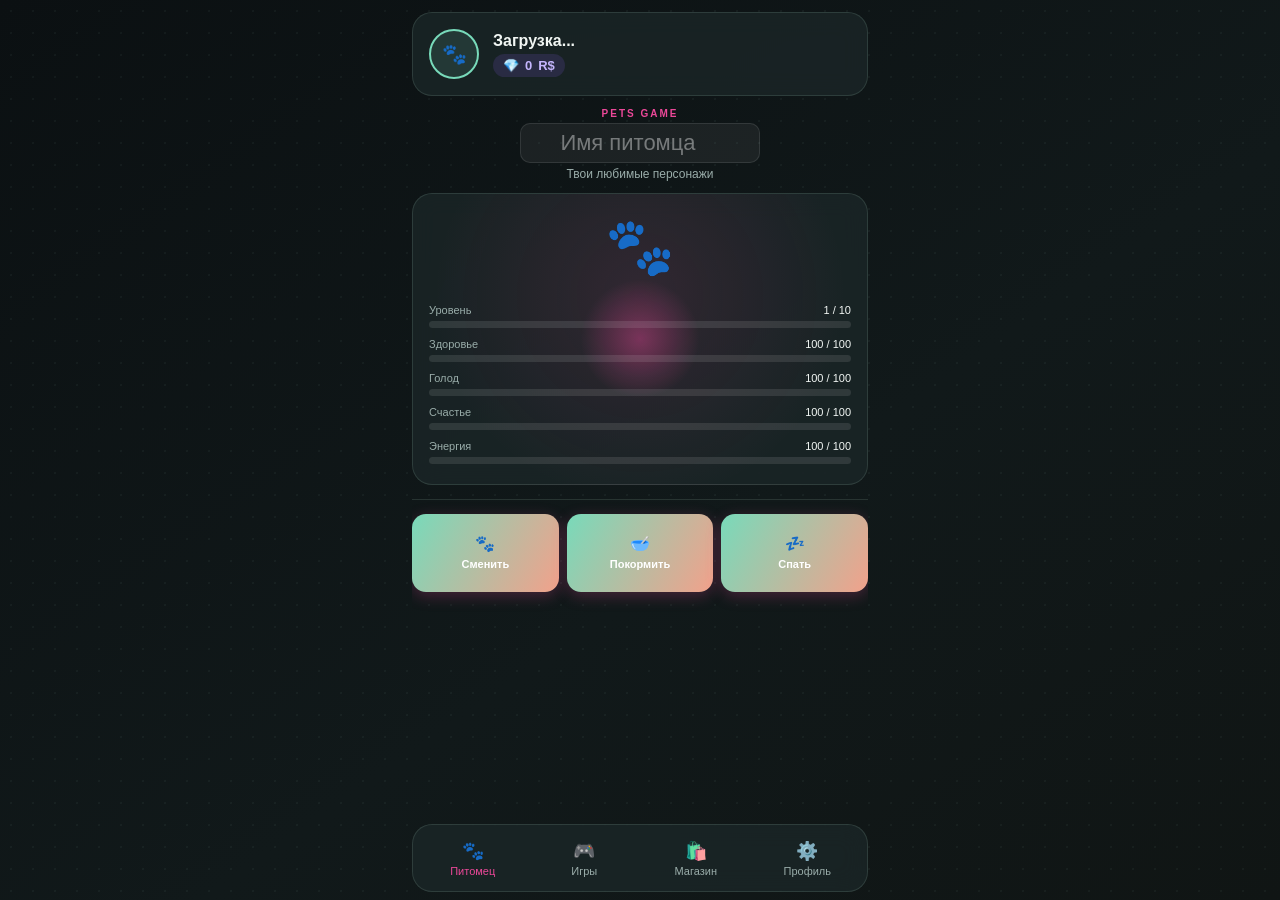
==== index.html @ 09e630b2 "f" ====
<!DOCTYPE html>
<html lang="ru">
<head>
    <meta charset="UTF-8">
    <meta name="viewport" content="width=device-width, initial-scale=1.0, maximum-scale=1.0, user-scalable=no">
    <title>Pawk1ns Game</title>

    <script src="https://telegram.org/js/telegram-web-app.js"></script>
    <link rel="stylesheet" href="/style.css">
</head>

<body>
    <div class="app-container">

        <!-- Шапка профиля -->
        <div class="glass-card profile-header">
            <div class="profile-info">
                <div class="avatar-wrapper">
                    <img
                        id="user-avatar"
                        alt="Avatar"
                    >
                    <span id="avatar-fallback" class="avatar-fallback" aria-hidden="true">🐾</span>
                </div>

                <div>
                    <h2 id="username">Загрузка...</h2>

                    <div class="balance-badge">
                        <span>💎</span>
                        <span id="user-balance">0</span> R$
                    </div>
                </div>
            </div>
        </div>

        <!-- Основной контент -->
        <div class="content-area">

            <!-- Питомец -->
            <div id="tab-home" class="tab-content active">

                <div class="pet-section-header">
                                                                                <div class="vip-tag">PETS GAME</div>

                    <div class="pet-name-heading">
                        <div class="pet-name-wrapper">
                            <input type="text" id="pet-name" name="pet_name" class="pet-name-input" placeholder="Имя питомца" maxlength="20" aria-label="Имя питомца">
                            <button type="button" id="save-pet-name-btn" class="save-name-inline-btn" title="Сохранить">✓</button>
                        </div>
                    </div>
                    <div class="subtitle">
                        Твои любимые персонажи
                    </div>
                </div>

                                <div class="glass-card pet-card">

                    <div
                        class="pet-display"
                        id="petDisplay"
                        onclick="openPetSelector()"
                    >
                        🐾
                    </div>

                    <div class="pet-stats" aria-label="Характеристики питомца">
    <div class="pet-stat">
        <div class="pet-stat-heading">
            <span>Уровень</span>
            <span id="pet-level-value">1 / 10</span>
        </div>
        <div class="pet-stat-track" role="progressbar" aria-label="Уровень питомца">
            <div id="pet-level-bar" class="pet-stat-fill level-fill"></div>
        </div>
    </div>
    <div class="pet-stat">
        <div class="pet-stat-heading">
            <span>Здоровье</span>
            <span id="pet-health-value">100 / 100</span>
        </div>
        <div class="pet-stat-track" role="progressbar" aria-label="Здоровье питомца">
            <div id="pet-health-bar" class="pet-stat-fill health-fill"></div>
        </div>
    </div>
    <div class="pet-stat">
        <div class="pet-stat-heading">
            <span>Голод</span>
            <span id="pet-hunger-value">100 / 100</span>
        </div>
        <div class="pet-stat-track" role="progressbar" aria-label="Сытость питомца">
            <div id="pet-hunger-bar" class="pet-stat-fill hunger-fill"></div>
        </div>
    </div>
    <div class="pet-stat">
        <div class="pet-stat-heading">
            <span>Счастье</span>
            <span id="pet-happiness-value">100 / 100</span>
        </div>
        <div class="pet-stat-track" role="progressbar" aria-label="Счастье питомца">
            <div id="pet-happiness-bar" class="pet-stat-fill happiness-fill"></div>
        </div>
    </div>
    <div class="pet-stat">
        <div class="pet-stat-heading">
            <span>Энергия</span>
            <span id="pet-energy-value">100 / 100</span>
        </div>
        <div class="pet-stat-track" role="progressbar" aria-label="Энергия питомца">
            <div id="pet-energy-bar" class="pet-stat-fill energy-fill"></div>
        </div>
    </div>
</div>

                </div>

                <div class="pet-actions">
    <button
        class="wardrobe-shortcut-btn pet-action-btn"
        onclick="openPetSelector()"
    >
        <span>🐾</span>
        <span>Сменить</span>
    </button>

    <button
        class="wardrobe-shortcut-btn pet-action-btn"
        onclick="openFeedMenuModal()"
    >
        <span>🥣</span>
        <span>Покормить</span>
    </button>

    <button
        class="wardrobe-shortcut-btn pet-action-btn"
        onclick="putPetToSleep()"
    >
        <span>💤</span>
        <span>Спать</span>
    </button>
</div>

            </div>

            <!-- Игры и Лидеры -->
            <div id="tab-play" class="tab-content">

                <!-- Переключатель внутри вкладки Игры -->
                <div class="category-tabs" id="playSubTabs" style="margin-bottom: 14px;">
                    <button class="category-tab active" type="button" onclick="switchPlaySubTab('games')">🎮 Мини-игры</button>
                    <button class="category-tab" type="button" onclick="switchPlaySubTab('leaderboard')">👑 Лидеры</button>
                </div>

                <!-- Раздел МИНИ-ИГРЫ -->
                <div id="gamesSection">
                    <div id="games-menu" style="display: flex; flex-direction: column; gap: 10px;">
                        <div class="glass-card" style="padding: 16px; display: flex; align-items: center; justify-content: space-between; cursor: pointer;" onclick="openGameMenu('tictactoe')">
                            <div>
                                <h4 style="font-size: 15px; margin-bottom: 4px;">❌ Крестики-нолики ⭕️</h4>
                                <p style="font-size: 12px; color: var(--text-secondary);">Играй с ботом или устрой дуэль с другом</p>
                            </div>
                            <span style="font-size: 18px; color: #ec4899;">→</span>
                        </div>
                    </div>

                    <!-- Режимы -->
                    <div id="tictactoe-modes" style="display: none; flex-direction: column; gap: 10px;">
                        <button class="wardrobe-shortcut-btn" onclick="startTttGame('solo')">🤖 Играть с ботом</button>
                        <button class="wardrobe-shortcut-btn" onclick="startTttGame('local')" style="background: linear-gradient(135deg, #3b82f6 0%, #8b5cf6 100%);">👥 Играть с другом (на одном телефоне)</button>
                        <div class="info-card game-duel-note">
                            Чтобы вызвать друга на дуэль онлайн, отправь боту команду <strong>/duel</strong> в чате.
                        </div>
                        <button class="category-tab" style="padding: 12px; text-align: center; margin-top: 4px;" onclick="closeGame()">◀️ Назад к играм</button>
                    </div>

                    <!-- Поле игры -->
                    <div id="game-tictactoe" style="display: none; flex-direction: column; align-items: center; gap: 14px;">
                        <div id="ttt-status" style="font-weight: 600; font-size: 14px; color: #c4b5fd;">Ходит: X</div>
                        <div class="glass-card" style="padding: 12px; display: grid; grid-template-columns: repeat(3, 1fr); gap: 8px; width: 100%; max-width: 320px;">
                            <button class="glass-card ttt-cell" onclick="makeMove(0)"></button>
                            <button class="glass-card ttt-cell" onclick="makeMove(1)"></button>
                            <button class="glass-card ttt-cell" onclick="makeMove(2)"></button>
                            <button class="glass-card ttt-cell" onclick="makeMove(3)"></button>
                            <button class="glass-card ttt-cell" onclick="makeMove(4)"></button>
                            <button class="glass-card ttt-cell" onclick="makeMove(5)"></button>
                            <button class="glass-card ttt-cell" onclick="makeMove(6)"></button>
                            <button class="glass-card ttt-cell" onclick="makeMove(7)"></button>
                            <button class="glass-card ttt-cell" onclick="makeMove(8)"></button>
                        </div>
                        <button class="category-tab" style="padding: 10px 20px;" onclick="backTttModes()">Сдаться / Назад</button>
                    </div>
                </div>

                <!-- Раздел ЛИДЕРБОРДА -->
                <div id="playLeaderboardSection" style="display: none;">
                    <div class="section-heading leaderboard-heading">
                        <h3>👑 Таблица лидеров</h3>
                        <div class="subtitle">Общий рейтинг и очки по игровым режимам</div>
                    </div>

                    <section class="leaderboard-section" aria-labelledby="overall-leaderboard-title">
                        <h4 id="overall-leaderboard-title" class="leaderboard-section-title">Общий рейтинг · за всё время</h4>
                        <div id="overallLeaderboardList" class="leaderboard-list" aria-live="polite"></div>
                    </section>

                    <section class="leaderboard-section" aria-labelledby="mode-leaderboard-title">
                        <h4 id="mode-leaderboard-title" class="leaderboard-section-title">Очки по режимам</h4>
                        <button id="leaderboardGamePicker" class="category-tab leaderboard-game-picker" type="button" aria-haspopup="dialog" aria-controls="leaderboardGameModal">
                            <span id="leaderboardGameName">Крестики-нолики</span>
                            <span aria-hidden="true">⌄</span>
                        </button>
                        <div class="category-tabs leaderboard-tabs" id="leaderboardTypeTabs" role="tablist" aria-label="Тип игры"></div>
                        <div id="leaderboardList" class="leaderboard-list" aria-live="polite"></div>
                    </section>
                </div>

            </div>

            <!-- Вкладка Магазин -->
<div id="tab-shop" class="tab-content">
    <div class="section-heading">
        <h3>🛒 Магазин и Алхимия</h3>
        <div class="subtitle">Покупай еду, открывай паки и улучшай питомцев за R$</div>
    </div>

    <!-- Переключатель магазинов -->
    <div class="category-tabs" id="mainShopSubTabs">
        <button class="category-tab active" type="button" onclick="switchShopSubTab('food')">🥣 Магазин еды</button>
        <button class="category-tab" type="button" onclick="switchShopSubTab('pets')">📦 Бустер Паки</button>
        <button class="category-tab" type="button" onclick="switchShopSubTab('craft')">✨ Апгрейд</button>
    </div>

    <!-- Контейнер для еды -->
    <div id="foodShopSection">
        <div class="category-tabs" id="shopCategoryTabs"></div>
        <div class="items-grid" id="shopItemsGrid"></div>
    </div>

    <!-- Контейнер для паков питомцев -->
<div id="petsShopSection" style="display: none;">
    <!-- Панель выбора количества кейсов -->
    <div class="glass-card" style="padding: 12px; margin-bottom: 12px; text-align: center;">
        <div style="font-size: 12px; color: var(--text-secondary); margin-bottom: 8px;">Количество кейсов для открытия:</div>
        <div style="display: flex; justify-content: center; gap: 6px; margin-bottom: 10px;" id="packCountSelector">
            <button type="button" class="category-tab active" onclick="setPackCount(1)">1 шт.</button>
            <button type="button" class="category-tab" onclick="setPackCount(2)">2 шт.</button>
            <button type="button" class="category-tab" onclick="setPackCount(3)">3 шт.</button>
            <button type="button" class="category-tab" onclick="setPackCount(4)">4 шт.</button>
            <button type="button" class="category-tab" onclick="setPackCount(5)">5 шт.</button>
        </div>
        <div style="font-size: 12px; color: var(--text-secondary); margin-bottom: 6px;">Режим анимации:</div>
        <div style="display: flex; justify-content: center; gap: 10px;" id="packModeSelector">
            <button type="button" class="category-tab active" onclick="setPackMode('slow')">🎡 Медленно (рулетка)</button>
            <button type="button" class="category-tab" onclick="setPackMode('fast')">⚡ Быстро (мгновенно)</button>
        </div>
    </div>
    <div class="items-grid" id="petPacksGrid"></div>
</div>

    <!-- Контейнер для Апгрейда (Крафта) -->
    <div id="craftShopSection" style="display: none; text-align: center;">
        <div class="craft-center-wrapper" style="margin: 20px 0;">
            <button id="mainCraftButton" class="craft-circle-btn" type="button" onclick="executeCraft()" disabled>
                <span>✨</span>
                <span>Сделать апгрейд</span>
                <small id="craftProgressNote">Выбери 5 питомцев (0/5)</small>
            </button>
        </div>
        <p id="craftInstruction" style="font-size: 12px; color: var(--text-secondary); margin-bottom: 12px;">
            Выбери первого питомца для апгрейда (стартовые не участвуют):
        </p>
        <div class="pet-choices-grid" id="craftPetsGrid"></div>
    </div>
</div>

            <!-- Профиль -->
            <div id="tab-profile" class="tab-content">
    <div class="profile-page-header">
        <div class="profile-kicker">ПРОФИЛЬ ЧАТА</div>
        <div class="profile-title-row">
            <div>
                <h1 id="profile-username">Загрузка...</h1>
                <p id="profile-chat-title" class="subtitle">Telegram Mini App</p>
            </div>
            <span id="profile-status" class="profile-status">Загрузка</span>
        </div>
    </div>

    <!-- Оставляем только баланс R$ в шапке профиля или метриках -->
<section class="profile-metrics" aria-label="Баланс">
    <article class="metric-tile balance-tile" style="grid-column: span 2;">
        <span class="metric-label">Баланс</span>
        <strong><span id="profile-currency">0</span><small>R$</small></strong>
    </article>
</section>

    <button class="settings-open-button" type="button" onclick="openSettings()">⚙️ Настройки</button>

    <section class="members-section" aria-labelledby="members-title">
        <div class="members-heading">
            <div>
                <span class="panel-eyebrow">СООБЩЕСТВО</span>
                <h2 id="members-title">Участники чата</h2>
            </div>
            <span id="members-count" class="members-count">0</span>
        </div>
        <div id="profileUsersList" class="profile-users-list" aria-live="polite">
            <p class="list-state">Загрузка участников...</p>
        </div>
    </section>
    <p id="profile-feedback" class="profile-feedback" role="status" aria-live="polite"></p>
</div>

        </div>

        <!-- Нижняя навигация (4 кнопки вместо 5) -->
        <div class="glass-card bottom-nav">
            <button class="nav-item active" onclick="switchTab('home')">
                <span class="nav-icon">🐾</span>
                <span>Питомец</span>
            </button>

            <button class="nav-item" onclick="switchTab('play')">
                <span class="nav-icon">🎮</span>
                <span>Игры</span>
            </button>

            <button class="nav-item" onclick="switchTab('shop')">
                <span class="nav-icon">🛍️</span>
                <span>Магазин</span>
            </button>

            <button class="nav-item" onclick="switchTab('profile')">
                <span class="nav-icon">⚙️</span>
                <span>Профиль</span>
            </button>
        </div>

    </div>

        <div id="leaderboardGameModal" class="pet-modal-overlay" style="display: none;" role="dialog" aria-modal="true" aria-labelledby="leaderboard-game-title">
        <section class="pet-modal-content leaderboard-game-modal-content">
            <div class="pet-modal-header">
                <h3 id="leaderboard-game-title">Выбор игры</h3>
                <button id="leaderboardGameModalClose" class="close-modal-btn" type="button" aria-label="Закрыть">✕</button>
            </div>
            <div id="leaderboardGameOptions" class="leaderboard-game-options"></div>
        </section>
    </div>

    <!-- Настройки приложения -->
    <div id="settingsModal" class="pet-modal-overlay" style="display: none;" role="dialog" aria-modal="true" aria-labelledby="settings-title">
        <section class="pet-modal-content settings-modal-content">
            <div class="pet-modal-header">
                <h3 id="settings-title">Настройки</h3>
                <button class="close-modal-btn" type="button" aria-label="Закрыть" onclick="closeSettings()">✕</button>
            </div>
            <label class="settings-field" for="language-select">
                <span>Язык / Language</span>
                <select id="language-select" onchange="setAppLanguage(this.value)">
                    <option value="ru">Русский</option>
                    <option value="en">English</option>
                </select>
            </label>
            <label class="settings-field" for="theme-select">
                <span>Тема</span>
                <select id="theme-select" onchange="setAppTheme(this.value)">
                    <option value="current">Исходная</option>
                    <option value="light">Светлая</option>
                    <option value="dark">Тёмная</option>
                </select>
            </label>
            <button class="settings-rules-button" type="button" onclick="openRules()">📖 Правила</button>
        </section>
    </div>

    <div id="rulesModal" class="pet-modal-overlay" style="display: none;" role="dialog" aria-modal="true" aria-labelledby="rules-title">
        <section class="pet-modal-content rules-modal-content">
            <div class="pet-modal-header">
                <h3 id="rules-title">Правила</h3>
                <button class="close-modal-btn" type="button" aria-label="Закрыть" onclick="closeRules()">✕</button>
            </div>
            <div class="rules-copy">
                <p><strong>Основные команды бота</strong></p>
                <p><code>/start</code> — запустить бота и открыть приложение.</p>
                <p><code>/duel</code> — создать онлайн-дуэль в крестики-нолики и отправить вызов в чат (Запускайте дуэль по очереди).</p>
                <p><code>/menu</code> — открыть меню; <code>/balance</code> — проверить баланс; <code>/pet</code> — посмотреть питомца.</p>
                <p>Побеждайте в дуэлях и получайте 30–60 R$, ничья не награждается.</p>
                <p>Заботься о питомце, покупай еду за R$.</p>
                <p class="rules-note">Играйте честно и уважайте других участников чата.</p>
            </div>
            <button class="settings-rules-button" type="button" onclick="closeRules()">Готово</button>
        </section>
    </div>

    <!-- Выбор питомца -->
    <div
        id="petSelectorModal"
        class="pet-modal-overlay"
        style="display: none;"
    >
        <div class="pet-modal-content">

            <div class="pet-modal-header">
                <h3>Выбор питомца</h3>

                <button
                    class="close-modal-btn"
                    onclick="closePetSelector()"
                >
                    ✕
                </button>
            </div>

            <div
                class="pet-choices-grid"
                id="petChoicesGrid"
            ></div>

        </div>
    </div>

    <!-- Перевод валюты -->
    <div
        id="giftModal"
        class="pet-modal-overlay"
        style="display: none;"
    >
        <div class="pet-modal-content gift-modal-content">
            <div class="pet-modal-header">
                <div>
                    <span class="panel-eyebrow">ПОДАРОК</span>
                    <h3 id="gift-recipient-name">Перевод R$</h3>
                </div>
                <button
                    class="close-modal-btn"
                    type="button"
                    aria-label="Закрыть"
                    onclick="closeGiftModal()"
                >
                    ✕
                </button>
            </div>
            <p id="gift-balance-note" class="gift-balance-note">Доступно: 0 R$</p>
            <label class="amount-field gift-amount-field" for="gift-amount">
                <span>Сумма перевода</span>
                <input id="gift-amount" type="number" min="1" step="1" inputmode="numeric" placeholder="Например, 25">
            </label>
            <p id="gift-feedback" class="profile-feedback" role="status" aria-live="polite"></p>
            <button id="gift-submit" class="primary-action" type="button" onclick="sendGift()">Отправить подарок</button>
        </div>
    </div>

    <div
        id="memberPetModal"
        class="pet-modal-overlay"
        style="display: none;"
        role="dialog"
        aria-modal="true"
        aria-labelledby="member-pet-owner"
    >
        <section class="pet-modal-content member-pet-content">
            <div class="pet-modal-header">
                <div>
                    <span class="panel-eyebrow">ПИТОМЕЦ УЧАСТНИКА</span>
                    <h3 id="member-pet-owner">Участник</h3>
                </div>
                <button
                    class="close-modal-btn"
                    type="button"
                    aria-label="Закрыть"
                    onclick="closeMemberPetModal()"
                >
                    ✕
                </button>
            </div>
            <div class="member-pet-summary">
                <img id="member-pet-image" src="/Pets/Снежный барсик.png" alt="Питомец">
                <div>
                    <strong id="member-pet-name">Питомец</strong>
                    <span>Уровень <b id="member-pet-level">1</b></span>
                </div>
            </div>
            <div class="profile-pet-stats">
                <div class="profile-stat-row">
                    <div><span>Здоровье</span><strong id="member-pet-health-value">100 / 100</strong></div>
                    <div class="profile-stat-track" role="progressbar" aria-label="Здоровье питомца" aria-valuemin="0" aria-valuemax="100" aria-valuenow="100"><span id="member-pet-health-bar" class="profile-stat-fill health-fill"></span></div>
                </div>
                <div class="profile-stat-row">
                    <div><span>Сытость</span><strong id="member-pet-hunger-value">100 / 100</strong></div>
                    <div class="profile-stat-track" role="progressbar" aria-label="Сытость питомца" aria-valuemin="0" aria-valuemax="100" aria-valuenow="100"><span id="member-pet-hunger-bar" class="profile-stat-fill hunger-fill"></span></div>
                </div>
                <div class="profile-stat-row">
                                        <div><span>Счастье</span><strong id="member-pet-happiness-value">100 / 100</strong></div>
                    <div class="profile-stat-track" role="progressbar" aria-label="Счастье питомца" aria-valuemin="0" aria-valuemax="100" aria-valuenow="100"><span id="member-pet-happiness-bar" class="profile-stat-fill happiness-fill"></span></div>
                </div>
            </div>
        </section>
    </div>

    <!-- Кормление -->
    <div
        id="feedMenuModal"
        class="pet-modal-overlay"
        style="display: none;"
    >
        <div class="pet-modal-content">

            <div class="pet-modal-header">

                <h3>
                    🥣 Покормить Барсичелу
                </h3>

                <button
                    class="close-modal-btn"
                    onclick="closeFeedMenuModal()"
                >
                    ✕
                </button>

            </div>

            <div
                style="
                    font-size: 13px;
                    color: var(--text-secondary);
                    margin-bottom: 12px;
                "
            >
                Выбери лакомство из инвентаря:
            </div>

            <div
                id="feedItemsGrid"
                style="
                    display: flex;
                    flex-direction: column;
                    gap: 8px;
                    max-height: 250px;
                    overflow-y: auto;
                "
            >
                <p
                    style="
                        text-align: center;
                        color: var(--text-secondary);
                        padding: 15px;
                    "
                >
                    Холодильник пока пуст 🛍
                </p>
            </div>

        </div>
    </div>

    <script src="/script.js?v=chat-pet-rename-sync-1" defer></script>
    <script src="/leaderboard-ui.js" defer></script>

    <!-- Модальное окно с информацией о питомце -->
<div id="pet-info-modal" class="pet-modal-overlay" style="display: none;" onclick="closePetInfoModal(event)">
    <div class="pet-modal-card" onclick="event.stopPropagation()">
        <button class="modal-close-btn" onclick="closePetInfoModal()">&times;</button>
        <img id="modal-pet-img" src="" alt="Pet Image" class="modal-pet-image">
        <h2 id="modal-pet-name"></h2>
        <div class="modal-pet-badges">
            <span id="modal-pet-rarity" class="badge-rarity"></span>
            <span id="modal-pet-series" class="badge-series"></span>
            <span id="modal-pet-type" class="badge-type"></span>
        </div>
        <p id="modal-pet-desc" class="modal-pet-description"></p>
    </div>
</div>

<!-- Стартовое модальное окно выбора первого питомца -->
<div id="firstPetModal" class="pet-modal-overlay" style="display: none;" data-nosclose="true">
    <div class="pet-modal-content" style="text-align: center;">
        <div class="pet-modal-header" style="justify-content: center;">
            <h3 style="color: var(--accent-color);">Выберите своего первого друга</h3>
        </div>
        <p style="color: var(--text-secondary); font-size: 13px; margin-bottom: 16px;">
            Твой пушистый спутник уже ждет тебя! Выбери одного из четырех стартовых питомцев:
        </p>
        <div class="pet-choices-grid" id="firstPetChoicesGrid" style="grid-template-columns: repeat(2, 1fr); gap: 10px; margin-bottom: 16px;"></div>
    </div>
</div>

<!-- Модальное окно с анимацией рулетки и пачкой результатов -->
<div id="gachaRouletteModal" class="pet-modal-overlay" style="display: none;">
    <div class="roulette-container" style="max-width: 440px;">
        <div class="roulette-header">
            <h3 id="rouletteModalTitle">Открытие пака...</h3>
        </div>
        
        <!-- Одиночная рулетка (для 1 кейса) -->
        <div class="roulette-window" id="rouletteWindowContainer" style="display: none;">
            <div class="roulette-pointer">▼</div>
            <div class="roulette-track" id="rouletteTrack"></div>
        </div>

        <!-- Множественные рулетки (для 2-5 кейсов в медленном режиме) -->
        <div id="multiRouletteContainer" class="multi-roulette-wrapper" style="display: none;"></div>

        <!-- Сетка для быстрого открытия -->
        <div id="batchResultsContainer" style="display: none; max-height: 280px; overflow-y: auto; gap: 8px; margin-bottom: 12px; grid-template-columns: repeat(2, 1fr);"></div>

        <!-- Карточка выигранного персонажа (для одиночного режима) -->
        <div class="roulette-result" id="rouletteResult" style="display: none;">
            <div id="rouletteResultTitle" class="result-title">🎉 Новый персонаж!</div>
            <img id="rouletteResultImg" src="" alt="Pet" class="result-pet-img">
            <div id="rouletteResultName" class="result-pet-name"></div>
            <div id="rouletteResultRarity" class="result-pet-rarity"></div>
        </div>

        <!-- Кнопки управления модалкой -->
        <div id="rouletteActionButtons" style="display: flex; flex-direction: column; gap: 8px; width: 100%; margin-top: 10px;">
            <button type="button" id="nextRouletteItemBtn" class="primary-action" style="display: none;" onclick="showNextInBatch()">Далее ➔</button>
            <button type="button" id="closeRouletteFinalBtn" class="primary-action" onclick="closeRouletteModal()">Забрать в инвентарь</button>
        </div>
    </div>
</div>

<!-- Кастомное модальное окно уведомлений в стиле приложения -->
<div id="appAlertModal" class="pet-modal-overlay" style="display: none;" role="dialog" aria-modal="true">
    <div class="pet-modal-content" style="max-width: 320px; text-align: center;">
        <div class="pet-modal-header" style="justify-content: center; margin-bottom: 12px;">
            <h3 id="appAlertTitle" style="color: var(--accent-color); font-size: 16px;">Внимание</h3>
        </div>
        <p id="appAlertMessage" style="color: var(--text-secondary); font-size: 13px; line-height: 1.5; margin-bottom: 20px;"></p>
        <button type="button" class="primary-action" onclick="closeAppAlert()" style="width: 100%;">Понятно</button>
    </div>
</div>

</body>
</html>
---- style.css ----
:root {
    --bg-color: #0c1113;
    --card-bg: rgba(28, 39, 40, 0.78);
    --card-border: rgba(177, 215, 198, 0.14);
    --text-primary: #f2f7f4;
    --text-secondary: #9aadaa;
    --accent-color: #78daba;
    --accent-gradient: linear-gradient(120deg, #78daba 0%, #f2a18b 100%);
    --nav-height: 68px;
    --safe-top: max(env(safe-area-inset-top, 0px), var(--tg-content-safe-area-inset-top, 0px));
    --safe-bottom: max(env(safe-area-inset-bottom, 0px), var(--tg-content-safe-area-inset-bottom, 0px));
}

* {
    box-sizing: border-box;
    margin: 0;
    padding: 0;
    font-family: 'Manrope', 'Trebuchet MS', sans-serif;
}

body {
    background-color: var(--bg-color);
    background-image:
        radial-gradient(rgba(163, 204, 187, 0.12) 0.65px, transparent 0.75px),
        linear-gradient(145deg, #0b1012, #11191a 58%, #101514);
    background-size: 22px 22px, auto;
    color: var(--text-primary);
    width: 100%;
    height: 100vh;
    height: 100dvh;
    height: var(--tg-viewport-height, 100dvh);
    display: flex;
    justify-content: center;
    align-items: stretch;
    overflow: hidden;
}

.app-container {
    width: 100%;
    max-width: 480px;
    height: 100%;
    min-height: 0;
    display: flex;
    flex-direction: column;
    position: relative;
    margin-inline: auto;
    padding: calc(12px + var(--safe-top)) 12px calc(var(--nav-height) + 24px + var(--safe-bottom));
}

.glass-card {
    background: var(--card-bg);
    backdrop-filter: blur(12px);
    -webkit-backdrop-filter: blur(12px);
    border: 1px solid var(--card-border);
    border-radius: 20px;
}

.profile-header {
    padding: 16px;
    margin-bottom: 12px;
    flex: 0 0 auto;
}

.profile-info {
    display: flex;
    align-items: center;
    gap: 14px;
}

.avatar-wrapper img {
    display: none;
    width: 50px;
    height: 50px;
    border-radius: 50%;
    object-fit: cover;
    border: 2px solid var(--accent-color);
}

.avatar-wrapper img.is-visible {
    display: block;
}

.avatar-wrapper {
    position: relative;
    display: grid;
    width: 50px;
    height: 50px;
    flex: 0 0 auto;
    place-items: center;
    overflow: hidden;
    border: 2px solid var(--accent-color);
    border-radius: 50%;
    background: rgba(120, 218, 186, 0.12);
    color: #9ae7c9;
    font-size: 20px;
    font-weight: 800;
}

.avatar-wrapper img {
    position: absolute;
    inset: 0;
    z-index: 1;
}

.avatar-fallback[hidden] {
    display: none;
}

.profile-info h2 {
    font-size: 16px;
    margin-bottom: 4px;
}

.balance-badge {
    display: inline-flex;
    align-items: center;
    gap: 6px;
    background: rgba(139, 92, 246, 0.15);
    padding: 4px 10px;
    border-radius: 12px;
    font-weight: 600;
    font-size: 13px;
    color: #c4b5fd;
}

.content-area {
    flex: 1;
    min-height: 0;
    overflow-y: auto;
    position: relative;
    padding-bottom: 16px;
    overscroll-behavior-y: contain;
    -webkit-overflow-scrolling: touch;
    scrollbar-width: none;
}

.content-area::-webkit-scrollbar {
    display: none;
}

.tab-content {
    display: none;
    animation: fadeIn 0.2s ease-in-out;
}

.tab-content.active {
    display: block;
}

@keyframes fadeIn {
    from {
        opacity: 0;
        transform: translateY(4px);
    }

    to {
        opacity: 1;
        transform: translateY(0);
    }
}

.pet-section-header {
    text-align: center;
    margin-bottom: 12px;
}

.vip-tag {
    font-size: 10px;
    letter-spacing: 2px;
    color: #ec4899;
    font-weight: 700;
}

.pet-section-header h3 {
    font-size: 20px;
    margin: 4px 0;
}

.pet-name-heading {
    display: flex;
    align-items: center;
    justify-content: center;
    gap: 8px;
}

.pet-name-heading h3 {
    min-width: 0;
    overflow-wrap: anywhere;
}

.pet-name-edit-button {
    display: inline-grid;
    width: 30px;
    height: 30px;
    flex: 0 0 auto;
    place-items: center;
    border: 1px solid var(--card-border);
    border-radius: 8px;
    background: rgba(120, 218, 186, 0.1);
    color: var(--accent-color);
    cursor: pointer;
    font-size: 17px;
}

.pet-name-edit-button:hover {
    background: rgba(120, 218, 186, 0.2);
}

.subtitle {
    font-size: 12px;
    color: var(--text-secondary);
}

.pet-card {
    padding: 20px 16px;
    display: flex;
    flex-direction: column;
    align-items: center;
    justify-content: center;
    text-align: center;
    min-height: 200px;
    margin-bottom: 14px;
    background:
        radial-gradient(
            circle at 50% 35%,
            rgba(236, 72, 153, 0.12),
            transparent 70%
        ),
        var(--card-bg);
    position: relative;
    overflow: hidden;
}

.pet-card::before {
    content: '';
    position: absolute;
    width: 120px;
    height: 120px;
    background:
        radial-gradient(
            circle,
            rgba(236, 72, 153, 0.4) 0%,
            transparent 70%
        );
    border-radius: 50%;
    z-index: 1;
    animation: petGlow 3s ease-in-out infinite;
}

@keyframes petGlow {
    0%, 100% {
        opacity: 0.4;
    }

    50% {
        opacity: 0.8;
    }
}

.pet-display {
    position: relative;
    z-index: 2;
    animation: petIdle 2.5s ease-in-out infinite;
    display: flex;
    align-items: center;
    justify-content: center;
    gap: 6px;
    font-size: 56px;
    margin-bottom: 10px;
    cursor: pointer;
    transition: transform 0.2s ease;
}

.pet-display:active {
    transform: scale(0.9) rotate(-5deg);
}

.active-pet-image {
    display: block;
    width: 116px;
    height: 116px;
    object-fit: contain;
}

@keyframes petIdle {
    0%, 100% {
        transform: translateY(0) scale(1);
    }

    50% {
        transform: translateY(-6px) scale(1.03);
    }
}

.equipped-list-preview {
    font-size: 12px;
    color: #c4b5fd;
    font-weight: 600;
    background: rgba(139, 92, 246, 0.1);
    padding: 6px 12px;
    border-radius: 10px;
    position: relative;
    z-index: 2;
}

.pet-stats {
    width: 100%;
    display: grid;
    gap: 10px;
    margin-top: 14px;
    position: relative;
    z-index: 2;
    text-align: left;
}

.pet-stat-heading {
    display: flex;
    justify-content: space-between;
    gap: 8px;
    margin-bottom: 5px;
    color: var(--text-secondary);
    font-size: 11px;
}

.pet-stat-heading span:last-child {
    color: var(--text-primary);
    font-variant-numeric: tabular-nums;
}

.pet-stat-track {
    height: 7px;
    overflow: hidden;
    border-radius: 6px;
    background: rgba(255, 255, 255, 0.1);
}

.pet-stat-fill {
    width: 0;
    height: 100%;
    border-radius: inherit;
    transition: width 0.35s ease;
}

.level-fill {
    background: #f2c14e;
}

.health-fill {
    background: #53c98b;
}

.hunger-fill {
    background: #ef8c62;
}

.happiness-fill {
    background: #ec6b91;
}

.energy-fill {
    background: #55b9c8;
}

.pet-actions {
    display: grid;
    grid-template-columns: repeat(2, minmax(0, 1fr));
    gap: 10px;
    margin-top: 14px;
    padding-top: 14px;
    border-top: 1px solid var(--card-border);
}

.pet-action-btn {
    min-width: 0;
    min-height: 78px;
    padding: 10px 8px;
    flex-direction: column;
    justify-content: center;
    gap: 5px;
    border: 1px solid var(--card-border);
    border-radius: 12px;
    background: var(--card-bg);
    box-shadow: none;
    text-align: center;
    line-height: 1.25;
}

.pet-action-btn span:first-child {
    font-size: 20px;
}

.pet-action-btn span:last-child {
    font-size: 11px;
}

.wardrobe-shortcut-btn {
    width: 100%;
    padding: 12px 16px;
    background: var(--accent-gradient);
    border: none;
    border-radius: 14px;
    color: white;
    font-weight: 600;
    font-size: 14px;
    display: flex;
    align-items: center;
    justify-content: space-between;
    cursor: pointer;
    box-shadow: 0 4px 15px rgba(236, 72, 153, 0.25);
}

.section-heading {
    margin-bottom: 12px;
}

.leaderboard-heading {
    text-align: center;
}

.leaderboard-heading h3 {
    margin-bottom: 5px;
}

.leaderboard-section {
    margin-top: 16px;
}

.leaderboard-section-title {
    margin-bottom: 8px;
    color: var(--text-primary);
    font-size: 13px;
    font-weight: 700;
}

.leaderboard-tabs {
    margin-top: 8px;
    margin-bottom: 10px;
}

.leaderboard-game-picker {
    display: flex;
    width: 100%;
    align-items: center;
    justify-content: space-between;
    padding: 10px 12px;
    color: var(--text-primary);
    text-align: left;
}

.leaderboard-game-modal-content {
    display: grid;
    gap: 12px;
}

.leaderboard-game-modal-content .pet-modal-header {
    margin-bottom: 0;
}

.leaderboard-game-options {
    display: grid;
    gap: 8px;
}

.leaderboard-game-option {
    width: 100%;
    padding: 10px 12px;
    text-align: left;
}

.leaderboard-game-option[aria-current="true"] {
    border-color: var(--accent-color);
    color: var(--text-primary);
}

.category-tabs {
    display: flex;
    gap: 6px;
    overflow-x: auto;
    margin-bottom: 12px;
    padding-bottom: 4px;
    scrollbar-width: none;
}

.category-tabs::-webkit-scrollbar {
    display: none;
}

.category-tab {
    background: var(--card-bg);
    border: 1px solid var(--card-border);
    color: var(--text-secondary);
    padding: 6px 12px;
    border-radius: 10px;
    font-size: 12px;
    cursor: pointer;
    white-space: nowrap;
    transition: all 0.2s;
}

.category-tab.active {
    background: var(--accent-color);
    color: white;
    border-color: transparent;
}

#shopCategoryTabs,
.shop-category-tabs {
    gap: 5px;
    padding: 4px;
    border: 1px solid var(--card-border);
    border-radius: 13px;
    background: rgba(255, 255, 255, 0.035);
}

.shop-category-tab {
    flex: 1 1 0;
    min-width: 0;
    min-height: 40px;
    padding: 8px 10px;
    border: 1px solid transparent;
    border-radius: 9px;
    background: transparent;
    color: var(--text-secondary);
    font: inherit;
    font-size: 12px;
    font-weight: 700;
    cursor: pointer;
    transition: background-color 0.2s ease, border-color 0.2s ease, color 0.2s ease, transform 0.1s ease;
}

.shop-category-tab:hover {
    border-color: var(--card-border);
    color: var(--text-primary);
}

.shop-category-tab[aria-pressed="true"] {
    border-color: transparent;
    background: var(--accent-color);
    color: white;
    box-shadow: 0 3px 10px rgba(120, 218, 186, 0.18);
}

.shop-category-tab:active {
    transform: scale(0.97);
}

.shop-category-tab:focus-visible {
    outline: 2px solid var(--accent-color);
    outline-offset: 2px;
}

.items-grid {
    display: grid;
    grid-template-columns: repeat(2, 1fr);
    gap: 10px;
}

.item-card {
    background: var(--card-bg);
    border: 1px solid var(--card-border);
    border-radius: 14px;
    padding: 10px;
    display: flex;
    flex-direction: column;
    align-items: center;
    text-align: center;
    cursor: pointer;
    transition: transform 0.1s;
}

.item-card:active {
    transform: scale(0.97);
}

.item-card.equipped {
    border-color: #ec4899;
    background: rgba(236, 72, 153, 0.08);
}

.item-art {
    font-size: 36px;
    margin-bottom: 6px;
}

.item-name {
    font-size: 12px;
    font-weight: 600;
    margin-bottom: 6px;
}

.item-status-badge {
    font-size: 10px;
    padding: 3px 8px;
    border-radius: 8px;
    background: rgba(255, 255, 255, 0.1);
    color: var(--text-secondary);
    width: 100%;
}

.item-card.equipped .item-status-badge {
    background: #ec4899;
    color: white;
}

.info-card {
    padding: 14px;
    line-height: 1.5;
    font-size: 13px;
}

.profile-users-list {
    display: flex;
    flex-direction: column;
    gap: 8px;
    padding-bottom: 12px;
}

.registry-user-card {
    padding: 12px;
    display: flex;
    align-items: center;
    justify-content: space-between;
    gap: 10px;
    cursor: pointer;
}

.registry-user-card h4 {
    margin-bottom: 3px;
    font-size: 14px;
    overflow-wrap: anywhere;
}

.registry-user-card p {
    color: var(--text-secondary);
    font-size: 11px;
    line-height: 1.5;
}

.registry-user-arrow {
    color: #ec4899;
    flex: 0 0 auto;
}

.leaderboard-list {
    display: flex;
    flex-direction: column;
    gap: 8px;
}

.leaderboard-row {
    display: grid;
    grid-template-columns: 30px minmax(0, 1fr) auto;
    align-items: center;
    gap: 10px;
    padding: 12px;
    border: 1px solid var(--card-border);
    border-radius: 12px;
    background: var(--card-bg);
}

.leaderboard-rank {
    color: #f2c14e;
    font-size: 14px;
    font-weight: 700;
    text-align: center;
}

.leaderboard-user {
    min-width: 0;
}

.leaderboard-user h4 {
    margin-bottom: 3px;
    overflow-wrap: anywhere;
    font-size: 13px;
}

.leaderboard-user p,
.leaderboard-empty {
    color: var(--text-secondary);
    font-size: 11px;
    line-height: 1.5;
}

.leaderboard-empty {
    padding: 20px;
    text-align: center;
}

.leaderboard-total {
    color: #f2c14e;
    font-size: 12px;
    text-align: right;
    white-space: nowrap;
}

.food-item-card {
    cursor: default;
    gap: 4px;
}

.food-item-effect {
    color: var(--text-secondary);
    font-size: 11px;
    margin-bottom: 4px;
}

.inventory-section {
    margin-top: 20px;
    padding-top: 16px;
    border-top: 1px solid var(--card-border);
}

.inventory-heading {
    display: flex;
    align-items: baseline;
    justify-content: space-between;
    gap: 8px;
    margin-bottom: 10px;
}

.inventory-heading h4 {
    font-size: 14px;
}

.inventory-heading span,
.inventory-empty {
    color: var(--text-secondary);
    font-size: 11px;
}

.inventory-grid {
    display: grid;
    grid-template-columns: repeat(2, minmax(0, 1fr));
    gap: 8px;
}

.inventory-item {
    min-width: 0;
    min-height: 58px;
    display: grid;
    grid-template-columns: 30px minmax(0, 1fr) auto;
    align-items: center;
    gap: 7px;
    padding: 8px;
    border: 1px solid var(--card-border);
    border-radius: 8px;
    background: var(--card-bg);
}

.inventory-item-icon {
    font-size: 20px;
    text-align: center;
}

.inventory-item-name {
    min-width: 0;
    font-size: 11px;
    line-height: 1.3;
    overflow-wrap: anywhere;
}

.inventory-item-count {
    color: #f2c14e;
    font-size: 12px;
    font-variant-numeric: tabular-nums;
}

.inventory-item-count.is-equipped {
    color: #55b98b;
    font-size: 9px;
    text-align: right;
}

.inventory-empty {
    grid-column: 1 / -1;
    padding: 12px 0;
    text-align: center;
}

.food-buy-button,
.feed-food-button {
    width: 100%;
    min-height: 40px;
    border: 0;
    border-radius: 10px;
    background: var(--accent-gradient);
    color: white;
    font: inherit;
    font-size: 12px;
    font-weight: 700;
    cursor: pointer;
}

.food-buy-button:disabled {
    background: rgba(255, 255, 255, 0.12);
    color: var(--text-secondary);
    cursor: not-allowed;
}

.feed-food-button {
    display: flex;
    align-items: center;
    justify-content: space-between;
    gap: 10px;
    padding: 10px 12px;
    background: var(--card-bg);
    border: 1px solid var(--card-border);
    text-align: left;
}

.feed-food-button small,
.feed-food-effect {
    color: #f9a8d4;
}

.feed-food-effect {
    flex: 0 0 auto;
    font-size: 11px;
}

.game-duel-note {
    border-left: 3px solid #ec4899;
    color: var(--text-secondary);
}

.game-duel-note strong {
    color: var(--text-primary);
    white-space: nowrap;
}

.status-active {
    color: #4ade80;
    font-weight: 600;
}

.bottom-nav {
    position: absolute;
    bottom: calc(8px + var(--safe-bottom));
    left: 12px;
    right: 12px;
    height: var(--nav-height);
    display: flex;
    justify-content: space-around;
    align-items: center;
    padding: 0 4px;
    z-index: 50;
    flex: 0 0 auto;
}

.nav-item {
    min-width: 0;
    background: none;
    border: none;
    color: var(--text-secondary);
    display: flex;
    flex-direction: column;
    align-items: center;
    gap: 3px;
    cursor: pointer;
    font-size: 11px;
    flex: 1;
}

.nav-icon {
    font-size: 18px;
}

.nav-item.active {
    color: #ec4899;
}

.pet-modal-overlay {
    position: fixed;
    inset: 0;
    height: 100vh;
    height: 100dvh;
    height: var(--tg-viewport-height, 100dvh);
    background: rgba(15, 16, 22, 0.8);
    backdrop-filter: blur(8px);
    -webkit-backdrop-filter: blur(8px);
    z-index: 1000;
    display: flex;
    align-items: center;
    justify-content: center;
    padding: max(12px, var(--safe-top)) 12px max(12px, var(--safe-bottom));
    overflow-y: auto;
    overscroll-behavior: contain;
    animation: fadeIn 0.2s ease-in-out;
}

.pet-modal-content {
    width: 100%;
    max-width: 380px;
    max-height: 100%;
    overflow-y: auto;
    overscroll-behavior: contain;
    margin: auto;
    padding: 20px;
    background: #181925;
    border: 1px solid var(--card-border);
    border-radius: 24px;
    box-shadow: 0 10px 30px rgba(0, 0, 0, 0.5);
}

.pet-modal-header {
    display: flex;
    justify-content: space-between;
    align-items: center;
    margin-bottom: 16px;
}

.pet-modal-header h3 {
    font-size: 18px;
    color: var(--text-primary);
}

.rename-pet-modal-content form {
    display: grid;
    gap: 14px;
}

.rename-pet-actions {
    display: grid;
    grid-template-columns: 1fr 1fr;
    gap: 10px;
}

.rename-pet-actions .primary-action {
    margin: 0;
}

.close-modal-btn {
    background: rgba(255, 255, 255, 0.1);
    border: none;
    color: var(--text-secondary);
    width: 30px;
    height: 30px;
    border-radius: 50%;
    cursor: pointer;
    font-size: 14px;
    display: flex;
    align-items: center;
    justify-content: center;
    transition: background 0.2s;
}

.close-modal-btn:hover {
    background: rgba(236, 72, 153, 0.2);
    color: #ec4899;
}

.pet-choices-grid {
    display: grid;
    grid-template-columns: repeat(2, 1fr);
    gap: 12px;
    max-height: min(300px, 45dvh);
    overflow-y: auto;
    padding-right: 4px;
}

.pet-choice-card {
    position: relative;
    min-width: 0;
    min-height: 112px;
    background: var(--card-bg);
    border: 1px solid var(--card-border);
    border-radius: 16px;
    padding: 12px;
    display: flex;
    flex-direction: column;
    align-items: center;
    justify-content: center;
    color: var(--text-primary);
    font: inherit;
    text-align: center;
    cursor: pointer;
    transition: all 0.2s;
}

.pet-choice-card:hover {
    border-color: var(--accent-color);
    background: rgba(139, 92, 246, 0.1);
}

.pet-choice-card.active {
    border-color: #ec4899;
    background: rgba(236, 72, 153, 0.12);
}

.pet-info-btn {
    position: absolute;
    top: 8px;
    right: 8px;
    display: grid;
    width: 27px;
    height: 27px;
    place-items: center;
    border: 1px solid var(--card-border);
    border-radius: 50%;
    background: rgba(120, 218, 186, 0.12);
    color: var(--accent-color);
    font: inherit;
    font-size: 13px;
    font-weight: 800;
    line-height: 1;
    cursor: pointer;
    transition: background-color 0.2s ease, color 0.2s ease, transform 0.2s ease;
}

.pet-info-btn:hover {
    background: var(--accent-gradient);
    color: #10201b;
    transform: scale(1.06);
}

.pet-info-btn:focus-visible {
    outline: 2px solid var(--accent-color);
    outline-offset: 2px;
}

.pet-choice-img {
    display: block;
    width: 60px;
    height: 60px;
    object-fit: contain;
    margin-bottom: 8px;
}

.pet-choice-card > .pet-choice-name {
    display: block;
}

.pet-choice-card:focus-visible {
    outline: 2px solid var(--accent-color);
    outline-offset: 2px;
}

.pet-choice-name {
    font-size: 12px;
    font-weight: 600;
}

.ttt-cell {
    aspect-ratio: 1;
    font-size: 32px;
    font-weight: 700;
    cursor: pointer;
    border: 1px solid var(--card-border);
    color: white;
    min-width: 0;
}

.ttt-cell:disabled {
    cursor: default;
    opacity: 0.9;
}

@media (max-width: 360px) {
    .app-container {
        padding-right: 8px;
        padding-left: 8px;
    }

    .bottom-nav {
        left: 8px;
        right: 8px;
    }

    .nav-item {
        font-size: 10px;
    }

    .nav-icon {
        font-size: 17px;
    }
}

@media (max-height: 640px) {
    .app-container {
        padding-top: calc(8px + var(--safe-top));
    }

    .profile-header {
        padding: 10px 12px;
        margin-bottom: 8px;
    }

    .avatar-wrapper img {
        width: 42px;
        height: 42px;
    }

    .avatar-wrapper {
        width: 42px;
        height: 42px;
    }

    .pet-section-header {
        margin-bottom: 8px;
    }

    .pet-card {
        min-height: 150px;
        padding: 12px;
    }

        .pet-display {
        font-size: 44px;
    }

                .active-pet-image {
        width: 96px;
        height: 96px;
    }

    .pet-choices-grid {
        max-height: 35dvh;
    }
}

.profile-page-header {
    padding: 8px 2px 14px;
}

.profile-kicker,
.panel-eyebrow {
    display: block;
    color: #7bdabb;
    font-size: 9px;
    font-weight: 800;
    letter-spacing: 0;
}

.profile-title-row,
.panel-heading,
.members-heading {
    display: flex;
    align-items: center;
    justify-content: space-between;
    gap: 10px;
}

.profile-title-row {
    margin-top: 6px;
}

.profile-title-row h1 {
    max-width: 245px;
    overflow-wrap: anywhere;
    font-size: 22px;
    line-height: 1.15;
}

.profile-title-row .subtitle {
    margin-top: 4px;
}

.profile-status {
    flex: 0 0 auto;
    max-width: 108px;
    padding: 6px 9px;
    border: 1px solid rgba(120, 218, 186, 0.25);
    border-radius: 999px;
    background: rgba(120, 218, 186, 0.1);
    color: #9ae7c9;
    font-size: 10px;
    font-weight: 700;
    overflow-wrap: anywhere;
}

.profile-status.is-offended {
    border-color: rgba(242, 161, 139, 0.35);
    background: rgba(242, 161, 139, 0.12);
    color: #ffc0ab;
}

.profile-metrics {
    display: grid;
    grid-template-columns: repeat(2, minmax(0, 1fr));

    gap: 8px;
    margin-bottom: 12px;
}

.metric-tile {
    min-width: 0;
    min-height: 78px;
    padding: 10px 9px;
    border: 1px solid var(--card-border);
    border-radius: 12px;
    background: linear-gradient(145deg, rgba(34, 48, 47, 0.94), rgba(22, 31, 32, 0.9));
}

.metric-label {
    display: block;
    min-height: 25px;
    color: var(--text-secondary);
    font-size: 9px;
    line-height: 1.25;
}

.metric-tile strong {
    display: flex;
    align-items: baseline;
    gap: 4px;
    margin-top: 5px;
    font-size: 20px;
    font-variant-numeric: tabular-nums;
}

.metric-tile small {
    color: #a8c5b9;
    font-size: 10px;
}

.balance-tile strong {
    color: #ffd28a;
}

.relationship-tile strong {
    color: #86e0bd;
}



.conversion-panel,
.pet-profile-panel {
    padding: 14px;
    border: 1px solid var(--card-border);
    border-radius: 14px;
    background: linear-gradient(145deg, rgba(29, 41, 41, 0.94), rgba(20, 29, 30, 0.92));
}

.conversion-panel {
    margin-bottom: 12px;
}

.panel-heading h2,
.members-heading h2 {
    margin-top: 3px;
    font-size: 15px;
    line-height: 1.25;
}

.panel-heading p {
    margin-top: 4px;
    color: var(--text-secondary);
    font-size: 11px;
}

.conversion-mark {
    display: grid;
    width: 32px;
    height: 32px;
    flex: 0 0 auto;
    place-items: center;
    border-radius: 10px;
    background: rgba(120, 218, 186, 0.13);
    color: #8de2c1;
    font-size: 20px;
}

.conversion-controls {
    display: grid;
    grid-template-columns: minmax(92px, 0.65fr) minmax(0, 1.35fr);
    align-items: end;
    gap: 8px;
    margin-top: 12px;
}

.amount-field {
    display: flex;
    min-width: 0;
    flex-direction: column;
    gap: 6px;
    color: var(--text-secondary);
    font-size: 10px;
    font-weight: 700;
}

.amount-field input {
    width: 100%;
    min-width: 0;
    height: 42px;
    padding: 0 10px;
    border: 1px solid var(--card-border);
    border-radius: 9px;
    outline: none;
    background: rgba(9, 15, 16, 0.68);
    color: var(--text-primary);
    font: inherit;
    font-size: 14px;
    font-variant-numeric: tabular-nums;
}

.amount-field input:focus {
    border-color: #78daba;
    box-shadow: 0 0 0 2px rgba(120, 218, 186, 0.12);
}

.primary-action {
    width: 100%;
    min-width: 0;
    min-height: 42px;
    padding: 9px 11px;
    border: 0;
    border-radius: 9px;
    background: var(--accent-gradient);
    color: #10201b;
    font: inherit;
    font-size: 11px;
    font-weight: 800;
    line-height: 1.25;
    cursor: pointer;
    transition: filter 0.18s ease, transform 0.18s ease;
}

.primary-action:active:not(:disabled) {
    transform: translateY(1px);
}

.primary-action:disabled {
    background: rgba(255, 255, 255, 0.1);
    color: #82908c;
    cursor: not-allowed;
}

.conversion-preview {
    min-height: 14px;
    margin-top: 8px;
    color: #b4d6c7;
    font-size: 10px;
}

.pet-profile-panel {
    margin-bottom: 18px;
}

.pet-panel-heading {
    margin-bottom: 12px;
}

.profile-pet-level {
    flex: 0 0 auto;
    padding: 6px 9px;
    border-radius: 8px;
    background: rgba(244, 193, 78, 0.12);
    color: #e4c875;
    font-size: 10px;
}

.profile-pet-level strong {
    color: #ffe19a;
}

.profile-pet-content {
    display: grid;
    grid-template-columns: 74px minmax(0, 1fr);
    gap: 13px;
    align-items: center;
}

.profile-pet-image {
    display: grid;
    width: 74px;
    height: 74px;
    place-items: center;
    border: 1px solid rgba(120, 218, 186, 0.16);
    border-radius: 12px;
    background: rgba(120, 218, 186, 0.07);
    font-size: 36px;
}

.profile-pet-image img {
    width: 100%;
    height: 100%;
    padding: 6px;
    object-fit: contain;
}

.profile-pet-stats {
    display: grid;
    gap: 9px;
    min-width: 0;
}

.profile-stat-row > div:first-child {
    display: flex;
    justify-content: space-between;
    gap: 8px;
    margin-bottom: 4px;
    color: var(--text-secondary);
    font-size: 9px;
}

.profile-stat-row strong {
    color: var(--text-primary);
    font-size: 9px;
    font-variant-numeric: tabular-nums;
}

.profile-stat-track {
    height: 5px;
    overflow: hidden;
    border-radius: 999px;
    background: rgba(255, 255, 255, 0.09);
}

.profile-stat-fill {
    display: block;
    width: 0;
    height: 100%;
    border-radius: inherit;
    transition: width 0.3s ease;
}

.members-section {
    padding-bottom: 10px;
}

.members-heading {
    margin-bottom: 7px;
}

.members-count {
    display: grid;
    min-width: 26px;
    height: 26px;
    padding-inline: 6px;
    place-items: center;
    border: 1px solid var(--card-border);
    border-radius: 8px;
    color: #b4d6c7;
    font-size: 11px;
    font-weight: 800;
    font-variant-numeric: tabular-nums;
}

.profile-users-list {
    display: flex;
    flex-direction: column;
}

.profile-member-row {
    display: grid;
    grid-template-columns: 36px minmax(0, 1fr);
    align-items: start;
    gap: 7px 10px;
    width: 100%;
    min-height: 76px;
    padding: 8px 2px;
    border: 0;
    border-bottom: 1px solid rgba(177, 215, 198, 0.1);
    background: transparent;
    color: var(--text-primary);
    text-align: left;
}

.member-avatar {
    display: grid;
    width: 34px;
    height: 34px;
    place-items: center;
    border: 1px solid rgba(120, 218, 186, 0.22);
    border-radius: 50%;
    background: rgba(120, 218, 186, 0.1);
    color: #9ae7c9;
    font-size: 13px;
    font-weight: 800;
    grid-row: span 2;
    margin-top: 2px;
}

.member-details {
    display: grid;
    min-width: 0;
    gap: 3px;
}

.member-details strong {
    overflow: hidden;
    font-size: 12px;
    text-overflow: ellipsis;
    white-space: nowrap;
}

.member-details small {
    color: var(--text-secondary);
    font-size: 10px;
    font-variant-numeric: tabular-nums;
}

.member-actions {
    display: flex;
    flex-wrap: wrap;
    grid-column: 2;
    gap: 6px;
}

.member-action-button {
    display: inline-flex;
    min-height: 30px;
    align-items: center;
    justify-content: center;
    gap: 4px;
    padding: 5px 8px;
    border: 1px solid var(--card-border);
    border-radius: 8px;
    background: rgba(255, 255, 255, 0.04);
    color: var(--text-primary);
    font: inherit;
    font-size: 9px;
    cursor: pointer;
}

.member-action-button:disabled {
    cursor: default;
    opacity: 0.55;
}

.member-gift-action {
    border-color: rgba(242, 161, 139, 0.22);
    color: #f2a18b;
}

.member-pet-action {
    border-color: rgba(120, 218, 186, 0.22);
    color: #9ae7c9;
}

.list-state {
    padding: 15px 2px;
    color: var(--text-secondary);
    font-size: 11px;
    line-height: 1.45;
}

.profile-feedback {
    min-height: 16px;
    color: #a8d9c4;
    font-size: 11px;
    line-height: 1.4;
}

.profile-feedback.is-error {
    color: #ffb19c;
}

.profile-feedback.is-success {
    color: #8de2bd;
}

.gift-modal-content {
    display: grid;
    gap: 12px;
}

.gift-modal-content .pet-modal-header {
    margin-bottom: 0;
}

.gift-balance-note {
    color: var(--text-secondary);
    font-size: 12px;
}

.gift-amount-field input {
    height: 48px;
}

.member-pet-content {
    display: grid;
    gap: 16px;
}

.member-pet-content .pet-modal-header {
    margin-bottom: 0;
}

.member-pet-summary {
    display: flex;
    align-items: center;
    gap: 14px;
    min-width: 0;
}

.member-pet-summary img {
    width: 84px;
    height: 84px;
    flex: 0 0 84px;
    object-fit: contain;
    border: 1px solid var(--card-border);
    border-radius: 12px;
    background: rgba(120, 218, 186, 0.07);
}

.member-pet-summary > div {
    display: grid;
    gap: 6px;
    min-width: 0;
}

.member-pet-summary strong {
    overflow-wrap: anywhere;
    color: var(--text-primary);
    font-size: 15px;
}

.member-pet-summary span {
    color: var(--text-secondary);
    font-size: 11px;
}

@media (max-width: 360px) {
    .metric-tile {
        padding-inline: 7px;
    }

    .metric-tile strong {
        font-size: 18px;
    }

    .conversion-panel,
    .pet-profile-panel {
        padding: 12px;
    }

    .profile-pet-content {
        grid-template-columns: 62px minmax(0, 1fr);
        gap: 10px;
    }

        .profile-pet-image {
        width: 62px;
        height: 62px;
    }
}

:root[data-theme="dark"] {
    --bg-color: #10101a;
    --card-bg: rgba(35, 32, 51, 0.88);
    --card-border: rgba(196, 181, 253, 0.18);
    --text-primary: #f5f3ff;
    --text-secondary: #aaa5bd;
    --accent-color: #a78bfa;
    --accent-gradient: linear-gradient(120deg, #8b5cf6 0%, #ec4899 100%);
}

:root[data-theme="dark"] body {
    background-image: radial-gradient(rgba(196, 181, 253, 0.1) 0.65px, transparent 0.75px), linear-gradient(145deg, #0d0d16, #191525 58%, #12111c);
}

:root[data-theme="light"] {
    --bg-color: #f4f6f7;
    --card-bg: rgba(255, 255, 255, 0.92);
    --card-border: rgba(45, 75, 65, 0.16);
    --text-primary: #24332f;
    --text-secondary: #667873;
    --accent-color: #299b78;
    --accent-gradient: linear-gradient(120deg, #50c99e 0%, #f2a18b 100%);
}

:root[data-theme="light"] body {
    background-image: radial-gradient(rgba(49, 110, 89, 0.1) 0.65px, transparent 0.75px), linear-gradient(145deg, #f8fbfa, #e9f1ee 58%, #f5f2ef);
}

:root[data-theme="light"] .pet-modal-content {
    background: #fff;
    box-shadow: 0 10px 30px rgba(30, 50, 43, 0.18);
}

:root[data-theme="light"] .amount-field input {
    background: rgba(235, 242, 239, 0.9);
}

:root[data-theme="light"] .metric-tile {
    background: linear-gradient(145deg, #fff, #edf4f1);
}

:root[data-theme="light"] .conversion-panel,
:root[data-theme="light"] .pet-profile-panel {
    background: linear-gradient(145deg, rgba(255, 255, 255, 0.98), rgba(235, 243, 239, 0.96));
}

:root[data-theme="light"] .balance-badge {
    background: rgba(111, 78, 176, 0.1);
    color: #614a91;
}

:root[data-theme="light"] .profile-kicker,
:root[data-theme="light"] .panel-eyebrow {
    color: #26785f;
}

:root[data-theme="light"] .profile-status {
    color: #247153;
}

:root[data-theme="light"] .conversion-mark {
    color: #26785f;
}

:root[data-theme="light"] .metric-tile small {
    color: #566e65;
}

:root[data-theme="light"] .balance-tile strong {
    color: #9b6418;
}

:root[data-theme="light"] .relationship-tile strong {
    color: #26785f;
}



:root[data-theme="light"] .conversion-preview {
    color: #42695b;
}

:root[data-theme="light"] .members-count {
    color: #42695b;
}

:root[data-theme="light"] .member-pet-action {
    color: #26785f;
}

:root[data-theme="light"] .member-gift-action {
    color: #a4513e;
}

:root[data-theme="light"] .pet-stat-track,
:root[data-theme="light"] .profile-stat-track {
    background: rgba(30, 60, 48, 0.12);
}

:root[data-theme="light"] .primary-action {
    color: #10201b;
}

:root[data-theme="light"] .profile-feedback.is-success {
    color: #26785f;
}

:root[data-theme="light"] .profile-feedback.is-error {
    color: #a23d2a;
}


.settings-open-button,
.settings-rules-button {
    width: 100%;
    min-height: 42px;
    border: 1px solid var(--card-border);
    border-radius: 11px;
    background: var(--card-bg);
    color: var(--text-primary);
    font: inherit;
    font-size: 13px;
    font-weight: 700;
    cursor: pointer;
}

.settings-open-button {
    margin: 2px 0 14px;
}

.settings-modal-content,
.rules-modal-content {
    display: grid;
    gap: 14px;
}

.settings-modal-content .pet-modal-header,
.rules-modal-content .pet-modal-header {
    margin-bottom: 0;
}

.settings-field {
    display: grid;
    gap: 7px;
    color: var(--text-secondary);
    font-size: 12px;
    font-weight: 700;
}

.settings-field select {
    width: 100%;
    min-height: 42px;
    padding: 0 10px;
    border: 1px solid var(--card-border);
    border-radius: 9px;
    background: var(--card-bg);
    color: var(--text-primary);
    font: inherit;
}

.rules-copy {
    display: grid;
    gap: 10px;
    color: var(--text-secondary);
    font-size: 12px;
    line-height: 1.55;
}

.rules-copy strong,
.rules-copy code {
    color: var(--text-primary);
}

.rules-note {
    padding-top: 8px;
    border-top: 1px solid var(--card-border);
}

.pet-modal-overlay {
    position: fixed;
    top: 0;
    left: 0;
    width: 100%;
    height: 100%;
    background: rgba(0, 0, 0, 0.75);
    backdrop-filter: blur(5px);
    display: flex;
    align-items: center;
    justify-content: center;
    z-index: 1000;
}

.pet-modal-card {
    background: #1a1a2e;
    border: 1px solid rgba(255, 255, 255, 0.1);
    border-radius: 20px;
    padding: 20px;
    width: 85%;
    max-width: 320px;
    text-align: center;
    position: relative;
    box-shadow: 0 10px 30px rgba(0, 0, 0, 0.5);
    color: #fff;
}

.modal-close-btn {
    position: absolute;
    top: 10px;
    right: 15px;
    background: none;
    border: none;
    color: #aaa;
    font-size: 24px;
    cursor: pointer;
}

.modal-pet-image {
    width: 100px;
    height: 100px;
    object-fit: contain;
    margin-bottom: 10px;
}

.modal-pet-badges {
    display: flex;
    gap: 8px;
    justify-content: center;
    flex-wrap: wrap;
    margin: 12px 0;
}

.modal-pet-badges span {
    font-size: 12px;
    padding: 4px 10px;
    border-radius: 8px;
    background: rgba(255, 255, 255, 0.08);
}

.modal-pet-description {
    font-size: 13px;
    color: #ccc;
    margin-top: 10px;
    line-height: 1.4;
}

/* Стили для поля ввода имени питомца в стиле приложения */
.pet-name-wrapper {
    position: relative;
    display: inline-block;
    width: 100%;
    max-width: 240px;
    margin: 4px auto;
}

.pet-name-input {
    background: rgba(255, 255, 255, 0.06); /* Полупрозрачная темная подложка */
    border: 1px solid rgba(255, 255, 255, 0.1); /* Тонкая еле заметная рамка */
    border-radius: 10px; /* Скругленные углы под карточки */
    color: #ffffff; /* Белый цвет текста */
    font-size: 22px;
        font-weight: bold;
    text-align: center;
    width: 100%;
    max-width: none;
    outline: none;
    padding: 6px 36px 6px 12px;
    margin: 0;
    display: block;
    transition: all 0.2s ease;
}

.save-name-inline-btn {
    position: absolute;
    top: 50%;
    right: 8px;
    transform: translateY(-50%);
    display: grid;
    width: 26px;
    height: 26px;
    place-items: center;
    border: 0;
    border-radius: 7px;
    background: rgba(120, 218, 186, 0.16);
    color: var(--accent-color);
    font: inherit;
    font-size: 17px;
    font-weight: 700;
    cursor: pointer;
    opacity: 0;
    pointer-events: none;
    transition: opacity 0.2s ease, background-color 0.2s ease;
}

.pet-name-wrapper:focus-within .save-name-inline-btn {
    opacity: 1;
    pointer-events: auto;
}

.save-name-inline-btn:hover {
    background: rgba(120, 218, 186, 0.28);
}

.save-name-inline-btn:focus-visible {
    outline: 2px solid var(--accent-color);
    outline-offset: 2px;
}

/* Эффект при наведении или когда пользователь кликнул в поле */
.pet-name-input:focus {
    background: rgba(255, 255, 255, 0.1);
    border-color: rgba(255, 255, 255, 0.3);
    box-shadow: 0 0 12px rgba(255, 255, 255, 0.05);
}

/* Цвет плейсхолдера (текста-подсказки), если поле пустое */
.pet-name-input::placeholder {
    color: rgba(255, 255, 255, 0.4);
    font-weight: normal;
}

/* Стили для стартового модального окна выбора питомца */
#firstPetModal .pet-modal-content {
    max-width: 360px;
    border: 2px solid var(--accent-color);
    box-shadow: 0 15px 40px rgba(120, 218, 186, 0.2);
}

/* Стили для модального окна рулетки */
.roulette-container {
    width: 90%;
    max-width: 380px;
    background: #181925;
    border: 1px solid var(--card-border);
    border-radius: 24px;
    padding: 20px;
    text-align: center;
    box-shadow: 0 15px 40px rgba(0, 0, 0, 0.6);
    overflow: hidden;
}

.roulette-header h3 {
    margin-bottom: 16px;
    font-size: 18px;
    color: var(--accent-color);
}

.roulette-window {
    position: relative;
    width: 100%;
    height: 120px;
    background: rgba(0, 0, 0, 0.4);
    border: 2px solid var(--card-border);
    border-radius: 16px;
    overflow: hidden;
    margin-bottom: 16px;
}

.roulette-pointer {
    position: absolute;
    top: 2px;
    left: 50%;
    transform: translateX(-50%);
    z-index: 10;
    color: #ec4899;
    font-size: 18px;
    text-shadow: 0 0 8px #ec4899;
}

.roulette-track {
    display: flex;
    align-items: center;
    height: 100%;
    position: absolute;
    left: 0;
    will-change: transform;
    transition: transform 8s cubic-bezier(0.15, 0.9, 0.2, 1);
}

.roulette-card {
    flex: 0 0 90px;
    height: 100px;
    margin: 0 5px;
    background: rgba(255, 255, 255, 0.05);
    border: 1px solid var(--card-border);
    border-radius: 12px;
    display: flex;
    flex-direction: column;
    align-items: center;
    justify-content: center;
    padding: 6px;
    box-sizing: border-box;
}

.roulette-card img {
    width: 50px;
    height: 50px;
    object-fit: contain;
}

.roulette-card-name {
    font-size: 10px;
    font-weight: 700;
    margin-top: 4px;
    white-space: nowrap;
    overflow: hidden;
    text-overflow: ellipsis;
    width: 100%;
}

/* Подсветка по редкости */
.rarity-Common { border-color: #9aadaa; }
.rarity-Epic { border-color: #8b5cf6; background: rgba(139, 92, 246, 0.15); }
.rarity-Legendary { border-color: #f2c14e; background: rgba(242, 193, 78, 0.15); }
.rarity-Bo\$\$ { border-color: #ec4899; background: rgba(236, 72, 153, 0.2); }

/* Выигрышный персонаж */
.roulette-result {
    animation: fadeIn 0.4s ease-in-out;
    display: flex;
    flex-direction: column;
    align-items: center;
    gap: 8px;
}

.result-title {
    font-size: 18px;
    font-weight: 800;
    color: #78daba;
}

.result-pet-img {
    width: 100px;
    height: 100px;
    object-fit: contain;
    margin: 8px 0;
}

.result-pet-name {
    font-size: 16px;
    font-weight: 700;
}

.result-pet-rarity {
    font-size: 12px;
    padding: 4px 12px;
    border-radius: 8px;
    background: rgba(255, 255, 255, 0.1);
    margin-bottom: 12px;
}

.duplicate-badge {
    font-size: 13px;
    color: #f59e0b;
    background: rgba(245, 158, 11, 0.15);
    border: 1px solid rgba(245, 158, 11, 0.4);
    padding: 6px 12px;
    border-radius: 10px;
    margin-bottom: 4px;
}

.secondary-action {
    background: rgba(239, 68, 68, 0.2);
    border: 1px solid rgba(239, 68, 68, 0.5);
    color: #f87171;
    font-weight: 700;
    padding: 10px 16px;
    border-radius: 12px;
    cursor: pointer;
    transition: all 0.2s ease;
}

.secondary-action:active {
    transform: scale(0.98);
    background: rgba(239, 68, 68, 0.3);
}

/* Круглая центральная кнопка крафта */
.craft-center-wrapper {
    display: flex;
    justify-content: center;
    align-items: center;
}

.craft-circle-btn {
    width: 140px;
    height: 140px;
    border-radius: 50%;
    background: var(--accent-gradient);
    border: 3px solid rgba(255, 255, 255, 0.2);
    color: #10201b;
    font-weight: 800;
    font-size: 13px;
    display: flex;
    flex-direction: column;
    align-items: center;
    justify-content: center;
    gap: 4px;
    cursor: pointer;
    box-shadow: 0 0 25px rgba(120, 218, 186, 0.35);
    transition: transform 0.2s ease, box-shadow 0.2s ease, filter 0.2s ease;
}

.craft-circle-btn span:first-child {
    font-size: 28px;
}

.craft-circle-btn small {
    font-size: 10px;
    color: #15332a;
    font-weight: 700;
}

.craft-circle-btn:not(:disabled):hover {
    transform: scale(1.05);
    box-shadow: 0 0 35px rgba(120, 218, 186, 0.6);
}

.craft-circle-btn:disabled {
    background: rgba(255, 255, 255, 0.08);
    color: var(--text-secondary);
    border-color: var(--card-border);
    box-shadow: none;
    cursor: not-allowed;
}

.craft-circle-btn:disabled small {
    color: var(--text-secondary);
}

.pet-choice-card.selected-for-craft {
    border-color: #f2c14e !important;
    background: rgba(242, 193, 78, 0.2) !important;
    box-shadow: 0 0 12px rgba(242, 193, 78, 0.4);
}

.batch-reward-card {
    background: rgba(255, 255, 255, 0.05);
    border: 1px solid var(--card-border);
    border-radius: 14px;
    padding: 10px;
    display: flex;
    flex-direction: column;
    align-items: center;
    text-align: center;
}

.batch-reward-card img {
    width: 60px;
    height: 60px;
    object-fit: contain;
    margin-bottom: 6px;
}

/* Контейнер для нескольких рулеток одновременно */
.multi-roulette-wrapper {
    display: flex;
    flex-direction: column;
    gap: 8px;
    max-height: 320px;
    overflow-y: auto;
    margin-bottom: 12px;
    padding-right: 4px;
}

.single-roulette-row {
    position: relative;
    width: 100%;
    height: 90px; /* Чуть компактнее, чтобы помещалось несколько */
    background: rgba(0, 0, 0, 0.4);
    border: 1px solid var(--card-border);
    border-radius: 12px;
    overflow: hidden;
}

.single-roulette-row .roulette-pointer {
    position: absolute;
    top: 2px;
    left: 50%;
    transform: translateX(-50%);
    z-index: 10;
    color: #ec4899;
    font-size: 14px;
    text-shadow: 0 0 6px #ec4899;
}

.single-roulette-row .roulette-track {
    display: flex;
    align-items: center;
    height: 100%;
    position: absolute;
    left: 0;
    will-change: transform;
    transition: transform 6s cubic-bezier(0.15, 0.9, 0.2, 1);
}

.single-roulette-row .roulette-card {
    flex: 0 0 75px;
    height: 80px;
    margin: 0 4px;
    background: rgba(255, 255, 255, 0.05);
    border: 1px solid var(--card-border);
    border-radius: 10px;
    display: flex;
    flex-direction: column;
    align-items: center;
    justify-content: center;
    padding: 4px;
    box-sizing: border-box;
}

.single-roulette-row .roulette-card img {
    width: 40px;
    height: 40px;
    object-fit: contain;
}

.single-roulette-row .roulette-card-name {
    font-size: 9px;
    font-weight: 700;
    margin-top: 2px;
    white-space: nowrap;
    overflow: hidden;
    text-overflow: ellipsis;
    width: 100%;
}

/* Блок с действиями питомца в один ряд */
.pet-actions {
    display: flex;
    gap: 8px;
    width: 100%;
}

/* Компактные кнопки на одной высоте */
.pet-actions .pet-action-btn {
    flex: 1;
    padding: 10px 4px;
    font-size: 12px;
    display: flex;
    flex-direction: column;
    align-items: center;
    justify-content: center;
    gap: 4px;
    text-align: center;
    box-sizing: border-box;
    white-space: nowrap;
}

/* Размер иконок в кнопках */
.pet-actions .pet-action-btn span:first-child {
    font-size: 16px;
}
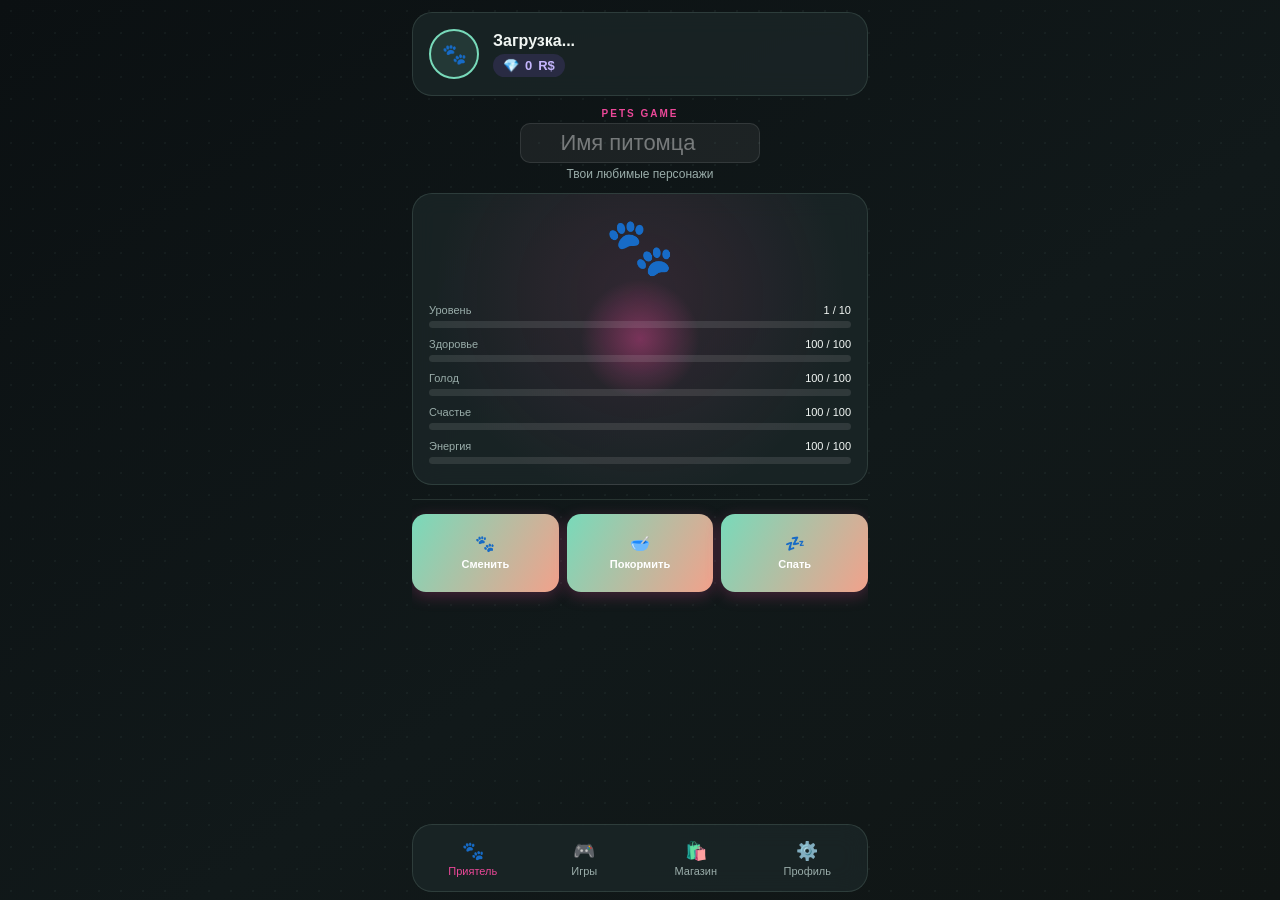
==== commit 8dcd85ad: "f" ====
--- a/index.html
+++ b/index.html
@@ -6,7 +6,7 @@
     <title>Pawk1ns Game</title>
 
     <script src="https://telegram.org/js/telegram-web-app.js"></script>
-    <link rel="stylesheet" href="/style.css">
+    <link rel="stylesheet" href="/style.css?v=pet-sleep-indicator-1">
 </head>
 
 <body>
@@ -37,7 +37,7 @@
         <!-- Основной контент -->
         <div class="content-area">
 
-            <!-- Питомец -->
+            <!-- Приятель -->
             <div id="tab-home" class="tab-content active">
 
                 <div class="pet-section-header">
@@ -317,7 +317,7 @@
         <div class="glass-card bottom-nav">
             <button class="nav-item active" onclick="switchTab('home')">
                 <span class="nav-icon">🐾</span>
-                <span>Питомец</span>
+                <span>Приятель</span>
             </button>
 
             <button class="nav-item" onclick="switchTab('play')">
@@ -475,24 +475,24 @@
                 </button>
             </div>
             <div class="member-pet-summary">
-                <img id="member-pet-image" src="/Pets/Снежный барсик.png" alt="Питомец">
+                <img id="member-pet-image" src="/Pets/Снежный барсик.png" alt="Приятель">
                 <div>
-                    <strong id="member-pet-name">Питомец</strong>
+                    <strong id="member-pet-name">Приятель</strong>
                     <span>Уровень <b id="member-pet-level">1</b></span>
                 </div>
             </div>
             <div class="profile-pet-stats">
                 <div class="profile-stat-row">
                     <div><span>Здоровье</span><strong id="member-pet-health-value">100 / 100</strong></div>
-                    <div class="profile-stat-track" role="progressbar" aria-label="Здоровье питомца" aria-valuemin="0" aria-valuemax="100" aria-valuenow="100"><span id="member-pet-health-bar" class="profile-stat-fill health-fill"></span></div>
+                    <div class="profile-stat-track" role="progressbar" aria-label="Здоровье приятеля" aria-valuemin="0" aria-valuemax="100" aria-valuenow="100"><span id="member-pet-health-bar" class="profile-stat-fill health-fill"></span></div>
                 </div>
                 <div class="profile-stat-row">
                     <div><span>Сытость</span><strong id="member-pet-hunger-value">100 / 100</strong></div>
-                    <div class="profile-stat-track" role="progressbar" aria-label="Сытость питомца" aria-valuemin="0" aria-valuemax="100" aria-valuenow="100"><span id="member-pet-hunger-bar" class="profile-stat-fill hunger-fill"></span></div>
+                    <div class="profile-stat-track" role="progressbar" aria-label="Сытость приятеля" aria-valuemin="0" aria-valuemax="100" aria-valuenow="100"><span id="member-pet-hunger-bar" class="profile-stat-fill hunger-fill"></span></div>
                 </div>
                 <div class="profile-stat-row">
                                         <div><span>Счастье</span><strong id="member-pet-happiness-value">100 / 100</strong></div>
-                    <div class="profile-stat-track" role="progressbar" aria-label="Счастье питомца" aria-valuemin="0" aria-valuemax="100" aria-valuenow="100"><span id="member-pet-happiness-bar" class="profile-stat-fill happiness-fill"></span></div>
+                    <div class="profile-stat-track" role="progressbar" aria-label="Счастье приятеля" aria-valuemin="0" aria-valuemax="100" ariavaluenow="100"><span id="member-pet-happiness-bar" class="profile-stat-fill happiness-fill"></span></div>
                 </div>
             </div>
         </section>
@@ -555,7 +555,7 @@
         </div>
     </div>
 
-    <script src="/script.js?v=chat-pet-rename-sync-1" defer></script>
+    <script src="/script.js?v=pet-stats-live-1" defer></script>
     <script src="/leaderboard-ui.js" defer></script>
 
     <!-- Модальное окно с информацией о питомце -->
@@ -580,7 +580,7 @@
             <h3 style="color: var(--accent-color);">Выберите своего первого друга</h3>
         </div>
         <p style="color: var(--text-secondary); font-size: 13px; margin-bottom: 16px;">
-            Твой пушистый спутник уже ждет тебя! Выбери одного из четырех стартовых питомцев:
+            Твой приятель уже ждет тебя! Выбери одного из четырех стартовых друзей:
         </p>
         <div class="pet-choices-grid" id="firstPetChoicesGrid" style="grid-template-columns: repeat(2, 1fr); gap: 10px; margin-bottom: 16px;"></div>
     </div>
--- a/style.css
+++ b/style.css
@@ -280,6 +280,40 @@
     width: 116px;
     height: 116px;
     object-fit: contain;
+    transition: filter 0.25s ease, transform 0.25s ease;
+}
+
+.pet-display.is-sleeping {
+    animation: none;
+}
+
+.pet-display.is-sleeping .active-pet-image {
+    filter: brightness(0.82) saturate(0.8);
+    transform: translateY(4px) scale(0.96);
+}
+
+.sleeping-indicator {
+    position: absolute;
+    z-index: 3;
+    top: 4px;
+    left: calc(50% + 22px);
+    display: inline-flex;
+    align-items: center;
+    gap: 4px;
+    padding: 5px 9px;
+    border: 1px solid rgba(255, 255, 255, 0.2);
+    border-radius: 999px;
+    background: rgba(39, 32, 76, 0.9);
+    color: #fff;
+    font-size: 12px;
+    font-weight: 700;
+    line-height: 1;
+    box-shadow: 0 4px 14px rgba(0, 0, 0, 0.22);
+    pointer-events: none;
+}
+
+.sleeping-indicator span {
+    font-size: 15px;
 }
 
 @keyframes petIdle {
